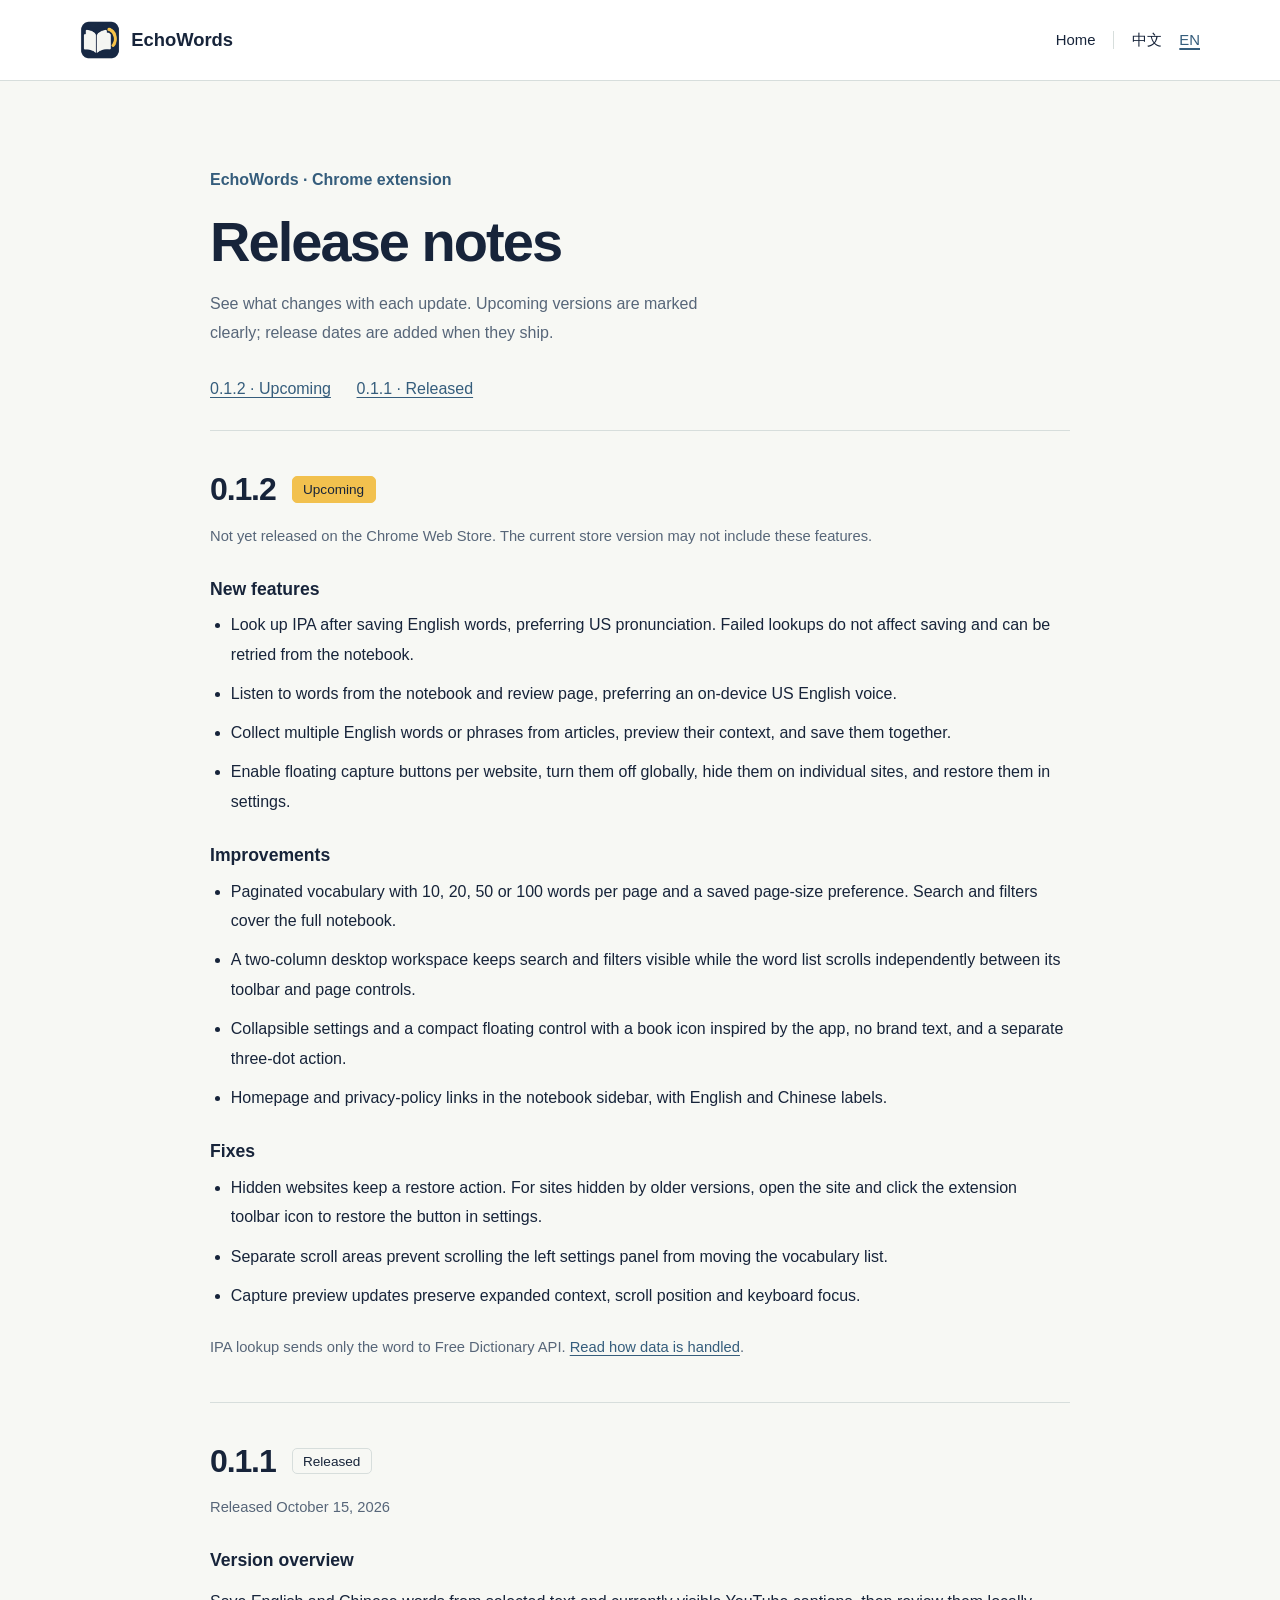
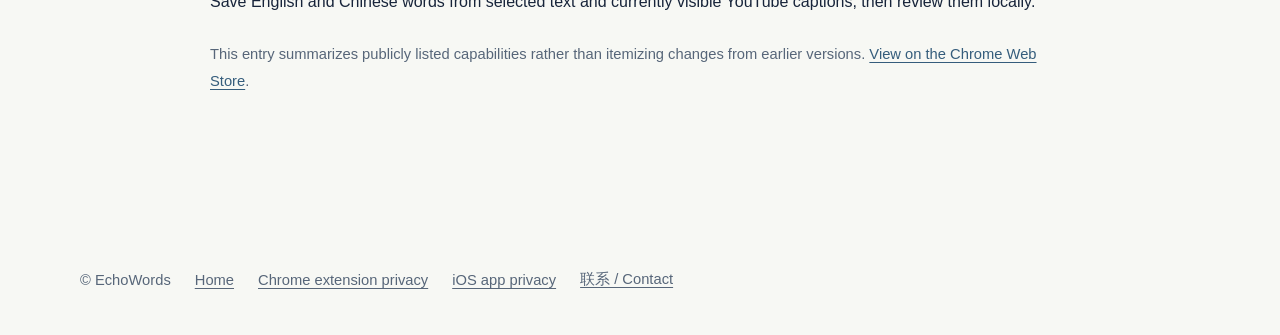
==== releases/index.html @ 82085f75 "Publish EchoWords public website" ====
<!doctype html>
<html lang="zh-CN">
<head>
  <meta charset="utf-8">
  <meta name="viewport" content="width=device-width, initial-scale=1">
  <meta name="description" content="语栖 EchoWords Chrome 扩展更新日志：查看每个版本的新功能、体验优化和问题修复。">
  <title>更新日志 · 语栖 EchoWords</title>
  <link rel="icon" href="../assets/icon-128.png" type="image/png">
  <link rel="stylesheet" href="../assets/site.css">
  <script src="../assets/language.js" defer></script>
</head>
<body>
  <a class="skip-link" href="#main">跳转到正文 / Skip to content</a>
  <header class="site-header"><div class="shell header-inner">
    <a class="brand" href="../" aria-label="语栖主页" data-brand-home><img src="../assets/icon-128.png" alt="" width="40" height="40"><span data-brand-name>语栖</span></a>
    <nav class="header-nav" aria-label="Page navigation"><a href="../?lang=zh" data-nav-zh>主页</a><a href="../?lang=en" data-nav-en>Home</a><span class="nav-divider" aria-hidden="true"></span><a href="?lang=zh" data-language-link="zh" lang="zh-CN">中文</a><a href="?lang=en" data-language-link="en" lang="en">EN</a></nav>
  </div></header>
  <main id="main" class="shell changelog">
    <div data-language-section="zh" lang="zh-CN">
      <p class="kicker">语栖 · Chrome 扩展</p><h1>更新日志</h1>
      <p class="changelog-intro">每次更新，改进了什么，都记录在这里。待发布内容会明确标注，正式发布后补充日期。</p>
      <nav class="version-index" aria-label="版本目录"><a href="#v0-1-2">0.1.2 · 待发布</a><a href="#v0-1-1">0.1.1 · 已发布</a></nav>
    </div>
    <div data-language-section="en" lang="en" hidden>
      <p class="kicker">EchoWords · Chrome extension</p><h1>Release notes</h1>
      <p class="changelog-intro">See what changes with each update. Upcoming versions are marked clearly; release dates are added when they ship.</p>
      <nav class="version-index" aria-label="Versions"><a href="#v0-1-2">0.1.2 · Upcoming</a><a href="#v0-1-1">0.1.1 · Released</a></nav>
    </div>
    <section id="v0-1-2" class="version-entry" aria-label="Chrome 0.1.2">
      <article data-language-section="zh" lang="zh-CN" aria-labelledby="version-012-zh">
        <header class="version-heading"><h2 id="version-012-zh"><a href="#v0-1-2">0.1.2</a></h2><span class="release-state upcoming">待发布</span></header>
        <p class="version-date">尚未在 Chrome 网上应用店发布，当前商店版本可能不包含以下功能。</p>
        <h3>新增功能</h3>
        <ul><li>保存英文单词后查询 IPA 音标，优先显示美式发音；查询失败不影响保存，可在词表中重试。</li><li>在词表和复习页点击朗读单词，优先使用设备上的美式英语语音。</li><li>文章多选采集：挑选多个英文单词或短语，预览语境后统一保存。</li><li>按网站授权悬浮采集按钮，支持全局关闭、逐站隐藏，以及在设置中恢复显示。</li></ul>
        <h3>体验优化</h3>
        <ul><li>词表增加分页，每页可选 10、20、50 或 100 个单词，并记住你的选择；搜索和筛选覆盖完整词库。</li><li>桌面词库采用双栏阅读布局：搜索和筛选保持可见，词表独立滚动，顶部工具栏和底部分页随时可用。</li><li>低频设置分组折叠，悬浮采集栏采用与 App 呼应的书页图标，隐藏品牌文字，保留三点菜单。</li><li>词库侧栏新增应用主页和隐私政策链接，支持中英文界面。</li></ul>
        <h3>问题修复</h3>
        <ul><li>隐藏的网站保留恢复入口；曾被旧版隐藏的网站，可先打开该网页，再点击扩展工具栏图标进入设置恢复。</li><li>调整左右栏滚动范围，避免滚动左侧设置时带动右侧词表。</li><li>采集预览更新时保留展开状态、滚动位置和键盘焦点。</li></ul>
        <p class="release-footnote">音标查询仅向 Free Dictionary API 发送单词。<a href="../privacy/?lang=zh">了解数据如何处理</a>。</p>
      </article>
      <article data-language-section="en" lang="en" aria-labelledby="version-012-en" hidden>
        <header class="version-heading"><h2 id="version-012-en"><a href="#v0-1-2">0.1.2</a></h2><span class="release-state upcoming">Upcoming</span></header>
        <p class="version-date">Not yet released on the Chrome Web Store. The current store version may not include these features.</p>
        <h3>New features</h3>
        <ul><li>Look up IPA after saving English words, preferring US pronunciation. Failed lookups do not affect saving and can be retried from the notebook.</li><li>Listen to words from the notebook and review page, preferring an on-device US English voice.</li><li>Collect multiple English words or phrases from articles, preview their context, and save them together.</li><li>Enable floating capture buttons per website, turn them off globally, hide them on individual sites, and restore them in settings.</li></ul>
        <h3>Improvements</h3>
        <ul><li>Paginated vocabulary with 10, 20, 50 or 100 words per page and a saved page-size preference. Search and filters cover the full notebook.</li><li>A two-column desktop workspace keeps search and filters visible while the word list scrolls independently between its toolbar and page controls.</li><li>Collapsible settings and a compact floating control with a book icon inspired by the app, no brand text, and a separate three-dot action.</li><li>Homepage and privacy-policy links in the notebook sidebar, with English and Chinese labels.</li></ul>
        <h3>Fixes</h3>
        <ul><li>Hidden websites keep a restore action. For sites hidden by older versions, open the site and click the extension toolbar icon to restore the button in settings.</li><li>Separate scroll areas prevent scrolling the left settings panel from moving the vocabulary list.</li><li>Capture preview updates preserve expanded context, scroll position and keyboard focus.</li></ul>
        <p class="release-footnote">IPA lookup sends only the word to Free Dictionary API. <a href="../privacy/?lang=en">Read how data is handled</a>.</p>
      </article>
    </section>
    <section id="v0-1-1" class="version-entry" aria-label="Chrome 0.1.1">
      <article data-language-section="zh" lang="zh-CN" aria-labelledby="version-011-zh">
        <header class="version-heading"><h2 id="version-011-zh"><a href="#v0-1-1">0.1.1</a></h2><span class="release-state">已发布</span></header>
        <p class="version-date">发布日期：<time datetime="2026-10-15">2026 年 10 月 15 日</time></p>
        <h3>版本概览</h3><p>从选中的文本和当前可见的 YouTube 字幕保存英文及中文词语，并在本地复习。</p>
        <p class="release-footnote">本条记录概述该版本的公开功能，不作为相对更早版本的逐项差异清单。<a href="https://chromewebstore.google.com/detail/echowords/lpfgbckgjejjfgamibegphkdmpboeeep">查看 Chrome 网上应用店</a>。</p>
      </article>
      <article data-language-section="en" lang="en" aria-labelledby="version-011-en" hidden>
        <header class="version-heading"><h2 id="version-011-en"><a href="#v0-1-1">0.1.1</a></h2><span class="release-state">Released</span></header>
        <p class="version-date">Released <time datetime="2026-10-15">October 15, 2026</time></p>
        <h3>Version overview</h3><p>Save English and Chinese words from selected text and currently visible YouTube captions, then review them locally.</p>
        <p class="release-footnote">This entry summarizes publicly listed capabilities rather than itemizing changes from earlier versions. <a href="https://chromewebstore.google.com/detail/echowords/lpfgbckgjejjfgamibegphkdmpboeeep">View on the Chrome Web Store</a>.</p>
      </article>
    </section>
  </main>
  <footer class="site-footer shell"><span data-brand-footer>© 语栖</span><a href="../?lang=zh" data-nav-zh>主页</a><a href="../?lang=en" data-nav-en>Home</a><a href="../privacy/?lang=zh" data-nav-zh>Chrome 扩展隐私政策</a><a href="../privacy/?lang=en" data-nav-en>Chrome extension privacy</a><a href="../ios/privacy/?lang=zh" data-nav-zh>iOS 应用隐私政策</a><a href="../ios/privacy/?lang=en" data-nav-en>iOS app privacy</a><a href="mailto:acboo2020@gmail.com">联系 / Contact</a></footer>
</body>
</html>
---- assets/site.css ----
:root {
  color-scheme: light;
  --ink: #17243a;
  --blue: #355d7c;
  --paper: #f7f8f4;
  --white: #fff;
  --line: #d7dedc;
  --muted: #576679;
  --yellow: #f2c14e;
  font-family: "Segoe UI", "Noto Sans SC", "PingFang SC", sans-serif;
  color: var(--ink);
  background: var(--paper);
}
* { box-sizing: border-box; }
html { scroll-behavior: smooth; }
body { margin: 0; }
img { max-width: 100%; }
a { color: var(--blue); text-underline-offset: .2em; }
a:focus-visible { outline: 3px solid var(--yellow); outline-offset: 4px; }
[hidden] { display: none !important; }
.shell { width: min(100% - 3rem, 1120px); margin-inline: auto; }
.skip-link { position: absolute; top: -5rem; left: 1rem; z-index: 20; padding: .7rem 1rem; background: var(--yellow); color: var(--ink); }
.skip-link:focus { top: 1rem; }
.site-header { border-bottom: 1px solid var(--line); background: var(--white); }
.header-inner { min-height: 80px; display: flex; align-items: center; justify-content: space-between; gap: 1.5rem; }
.brand { display: inline-flex; align-items: center; gap: .7rem; color: var(--ink); text-decoration: none; font-weight: 720; font-size: 1.15rem; }
.brand img { border-radius: 11px; }
.header-nav { display: flex; align-items: center; gap: 1.1rem; font-size: .93rem; }
.header-nav a { color: var(--ink); text-decoration: none; }
.header-nav a:hover, .header-nav a[aria-current="true"] { color: var(--blue); text-decoration: underline; text-decoration-thickness: 2px; }
.nav-divider { width: 1px; height: 1.1rem; background: var(--line); }
.kicker { color: var(--blue); font-weight: 700; margin: 0 0 1.3rem; }
h1, h2, h3, p { overflow-wrap: break-word; }
h1, h2, h3 { margin-top: 0; }
h1, h2 { letter-spacing: -.035em; }
.hero { display: grid; grid-template-columns: minmax(0, 1fr) minmax(300px, .9fr); gap: clamp(2rem, 6vw, 5rem); align-items: center; padding-block: clamp(5rem, 9vw, 9rem); }
.hero h1 { font-size: clamp(3.2rem, 6.2vw, 5.7rem); line-height: 1.11; font-weight: 700; margin-bottom: 1.8rem; }
.hero-lead { max-width: 42ch; color: var(--muted); font-size: clamp(1.12rem, 1.5vw, 1.3rem); line-height: 1.8; margin: 0; }
.hero-actions { display: flex; flex-wrap: wrap; align-items: center; gap: 1.4rem; margin-top: 2.3rem; }
.button { display: inline-flex; justify-content: center; align-items: center; min-height: 50px; padding: .8rem 1.3rem; border-radius: 6px; text-align: center; font-weight: 700; text-decoration: none; }
.button-primary { background: var(--ink); color: var(--white); }
.button-primary:hover { background: var(--blue); }
.text-link { font-weight: 650; }
.word-scene { position: relative; min-height: 465px; padding: 2.4rem; overflow: hidden; background: #e6eeef; border-radius: 18px; }
.scene-source { font-size: .9rem; color: var(--muted); margin: 0 0 2.3rem; }
.scene-quote { position: relative; z-index: 1; max-width: 16ch; font: 400 clamp(2rem, 3.4vw, 3rem)/1.38 Georgia, "Times New Roman", serif; margin: 0; }
.scene-quote mark { background: var(--yellow); color: var(--ink); padding: .03em .13em; }
.word-ticket { position: relative; z-index: 2; width: min(100%, 310px); margin: 2rem 0 0 auto; padding: 1.2rem 1.5rem 1.35rem; background: var(--white); border: 1px solid #cdd8db; box-shadow: 0 14px 32px #17243a14; transform: rotate(-3deg); }
.ticket-label, .ticket-context { display: block; color: var(--muted); font-size: .86rem; }
.word-ticket strong { display: block; margin: .3rem 0 .5rem; color: var(--blue); font: 400 3.2rem/1 Georgia, serif; }
.scene-accent { position: absolute; right: -3rem; bottom: -6rem; width: 240px; height: 240px; border: 28px solid var(--yellow); border-radius: 50%; }
.section-band { background: var(--white); border-block: 1px solid var(--line); }
.section-grid { display: grid; grid-template-columns: minmax(230px, .72fr) 1fr; gap: clamp(2.5rem, 8vw, 8rem); padding-block: clamp(4rem, 8vw, 7rem); }
.section-heading h2, .sync-section h2, .closing-inner h2 { font-size: clamp(2.3rem, 4vw, 3.6rem); line-height: 1.2; }
.feature { display: grid; grid-template-columns: 165px 1fr; gap: 1.5rem; padding: 1.4rem 0; border-top: 1px solid var(--line); }
.feature:last-child { border-bottom: 1px solid var(--line); }
.feature h3 { font-size: 1.15rem; margin: 0; }
.feature p { margin: 0; color: var(--muted); line-height: 1.8; }
.release-section { padding-block: clamp(4rem, 8vw, 7rem); }
.release-heading { max-width: 720px; }
.release-heading .kicker { margin-bottom: 1rem; }
.release-heading h2 { font-size: clamp(2.3rem, 4vw, 3.6rem); line-height: 1.2; margin-bottom: 1rem; }
.release-heading > p:last-child { color: var(--muted); line-height: 1.8; margin: 0; }
.release-items { display: grid; grid-template-columns: repeat(2, minmax(0, 1fr)); gap: 1.25rem; margin-top: 2.5rem; }
.release-items article { padding: clamp(1.5rem, 3vw, 2.3rem); background: var(--white); border: 1px solid var(--line); border-top: 5px solid var(--yellow); }
.release-number { color: var(--blue); font: 400 1.65rem Georgia, serif; }
.release-items h3 { font-size: 1.3rem; margin: 1.25rem 0 .7rem; }
.release-items p { color: var(--muted); line-height: 1.8; margin: 0; }
.release-status { color: var(--muted); font-size: .94rem; line-height: 1.7; margin: 1.5rem 0 0; }
.sync-section { display: grid; grid-template-columns: 1fr minmax(270px, .75fr); gap: clamp(2rem, 8vw, 8rem); align-items: center; padding-block: clamp(5rem, 9vw, 8rem); }
.sync-section p { max-width: 55ch; line-height: 1.8; }
.sync-section .quiet { color: var(--muted); }
.sync-steps { background: #e7edef; padding: 1.25rem 2rem; border-left: 5px solid var(--yellow); }
.sync-steps div { display: flex; align-items: baseline; gap: 1.3rem; border-bottom: 1px solid #cbd6d9; }
.sync-steps div:last-child { border-bottom: 0; }
.sync-steps span { color: var(--blue); font: 400 2rem Georgia, serif; }
.sync-steps p { margin: 1.4rem 0; }
.closing-band { background: var(--ink); color: var(--white); }
.closing-inner { min-height: 230px; display: flex; align-items: center; justify-content: space-between; gap: 2rem; padding-block: 3rem; }
.closing-inner h2 { max-width: 17ch; margin: 0; }
.button-light { color: var(--ink); background: var(--yellow); }
.button-light:hover { background: #ffda79; }
.site-footer { min-height: 110px; display: flex; flex-wrap: wrap; align-items: center; gap: 1.5rem; color: var(--muted); font-size: .92rem; }
.site-footer a { color: var(--muted); }
.changelog { max-width: 860px; padding-block: clamp(3rem, 7vw, 6rem); }
.changelog h1 { font-size: clamp(2.4rem, 5vw, 3.5rem); margin-bottom: 1rem; }
.changelog-intro { max-width: 60ch; color: var(--muted); line-height: 1.8; }
.version-index { display: flex; flex-wrap: wrap; gap: .8rem 1.6rem; padding-block: 1rem 2rem; }
.version-entry { border-top: 1px solid var(--line); padding-block: 2.5rem; scroll-margin-top: 24px; }
.version-heading { display: flex; align-items: center; flex-wrap: wrap; gap: 1rem; }
.version-heading h2 { font-size: 2rem; margin: 0; }
.version-heading h2 a { color: var(--ink); text-decoration: none; }
.version-heading h2 a:hover { text-decoration: underline; }
.release-state { border: 1px solid var(--line); border-radius: 5px; padding: .3rem .65rem; font-size: .85rem; }
.release-state.upcoming { background: var(--yellow); border-color: var(--yellow); }
.version-date, .release-footnote { color: var(--muted); font-size: .92rem; }
.version-entry h3 { font-size: 1.1rem; margin: 1.8rem 0 .65rem; }
.version-entry p, .version-entry li { line-height: 1.85; }
.version-entry ul { padding-left: 1.3rem; margin-top: .65rem; }
.version-entry li + li { margin-top: .6rem; }
.version-entry .release-footnote { margin: 1.5rem 0 0; }
.policy { max-width: 800px; padding-block: clamp(3.5rem, 7vw, 6rem) 6rem; }
.policy h1 { font-size: clamp(2.3rem, 4.2vw, 3.4rem); line-height: 1.2; margin-bottom: .9rem; }
.policy .date { color: var(--muted); font-size: .92rem; margin-bottom: 2rem; }
.policy .lead { font-size: 1.18rem; line-height: 1.8; }
.policy h2 { font-size: 1.65rem; margin: 3rem 0 .8rem; }
.policy p, .policy li { line-height: 1.85; }
.policy ul { padding-left: 1.4rem; }
.policy li + li { margin-top: .5rem; }
.policy code { padding: .08rem .3rem; border-radius: 3px; background: #e5eaeb; font-size: .9em; overflow-wrap: anywhere; }
.policy .policy-nav { display: inline-block; margin-top: 3rem; font-weight: 700; }
@media (max-width: 800px) {
  .hero, .section-grid, .sync-section { grid-template-columns: 1fr; }
  .release-items { grid-template-columns: 1fr; }
  .hero { padding-block: 4rem; }
  .word-scene { min-height: 410px; }
  .section-grid, .sync-section { gap: 2rem; }
}
@media (max-width: 560px) {
  .shell { width: min(100% - 2rem, 1120px); }
  .header-inner { min-height: 72px; }
  .brand { gap: .45rem; font-size: 1rem; }
  .brand img { width: 32px; height: 32px; }
  .header-nav { gap: .65rem; font-size: .85rem; }
  .hero h1 { font-size: clamp(2.7rem, 13vw, 3.5rem); }
  .word-scene { padding: 1.8rem; min-height: 400px; }
  .feature { display: block; }
  .feature p { margin-top: .5rem; }
  .closing-inner { display: block; }
  .closing-inner .button { margin-top: 1.5rem; }
}
@media (prefers-reduced-motion: reduce) { html { scroll-behavior: auto; } }
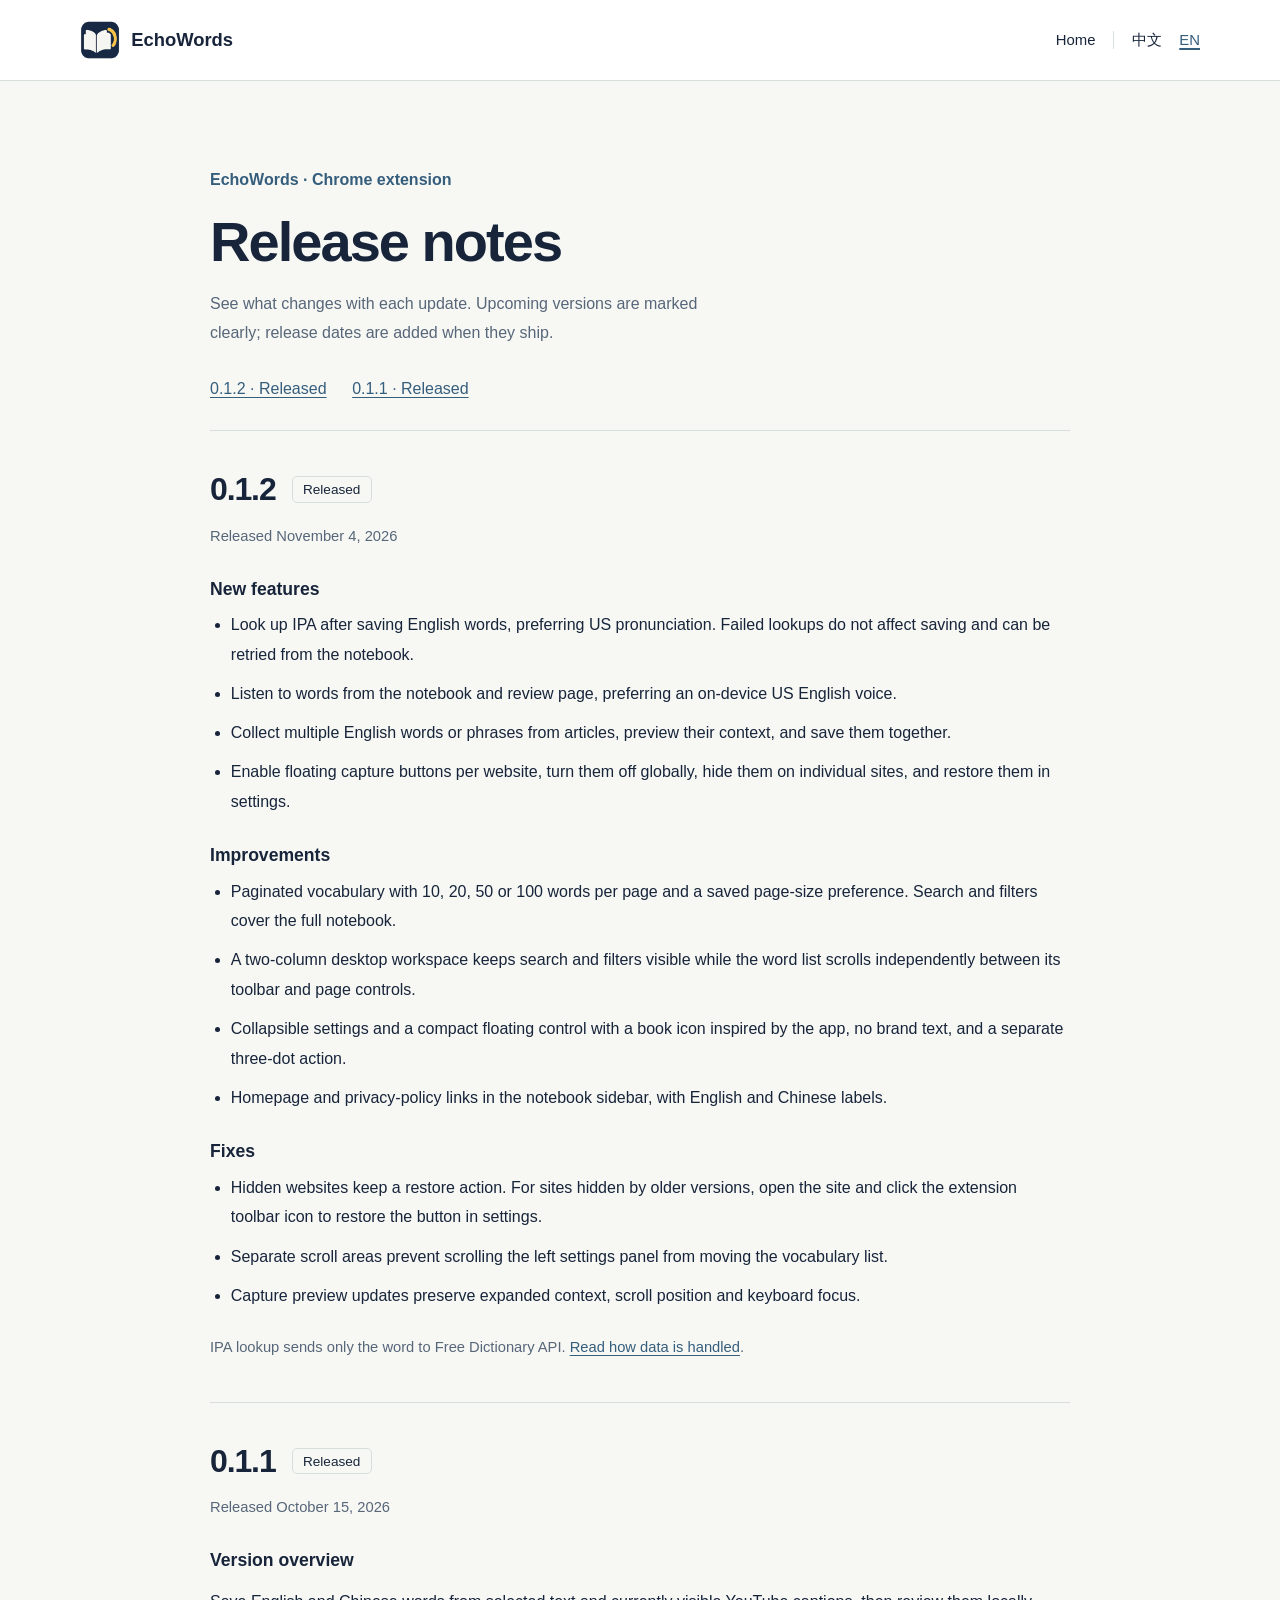
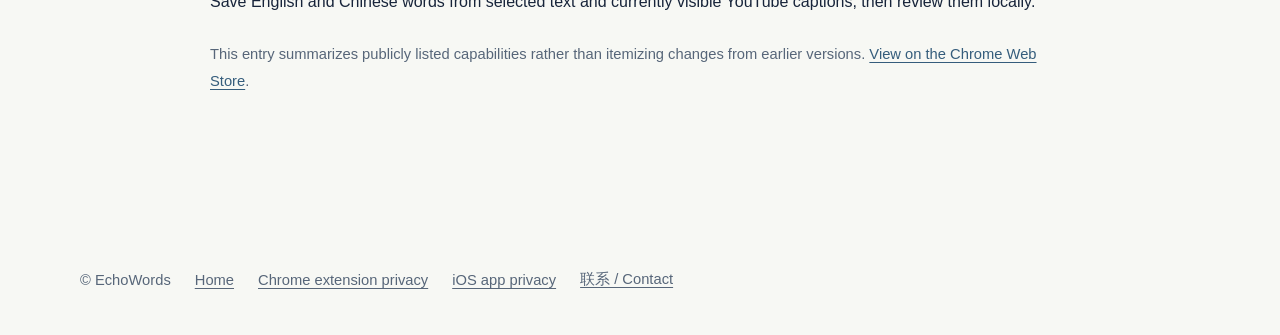
==== commit 99c76c7a: "Sync website from d05a17413f743fabb400e322e8ff163eac470f70" ====
--- a/releases/index.html
+++ b/releases/index.html
@@ -19,17 +19,17 @@
     <div data-language-section="zh" lang="zh-CN">
       <p class="kicker">语栖 · Chrome 扩展</p><h1>更新日志</h1>
       <p class="changelog-intro">每次更新，改进了什么，都记录在这里。待发布内容会明确标注，正式发布后补充日期。</p>
-      <nav class="version-index" aria-label="版本目录"><a href="#v0-1-2">0.1.2 · 待发布</a><a href="#v0-1-1">0.1.1 · 已发布</a></nav>
+      <nav class="version-index" aria-label="版本目录"><a href="#v0-1-2">0.1.2 · 已发布</a><a href="#v0-1-1">0.1.1 · 已发布</a></nav>
     </div>
     <div data-language-section="en" lang="en" hidden>
       <p class="kicker">EchoWords · Chrome extension</p><h1>Release notes</h1>
       <p class="changelog-intro">See what changes with each update. Upcoming versions are marked clearly; release dates are added when they ship.</p>
-      <nav class="version-index" aria-label="Versions"><a href="#v0-1-2">0.1.2 · Upcoming</a><a href="#v0-1-1">0.1.1 · Released</a></nav>
+      <nav class="version-index" aria-label="Versions"><a href="#v0-1-2">0.1.2 · Released</a><a href="#v0-1-1">0.1.1 · Released</a></nav>
     </div>
     <section id="v0-1-2" class="version-entry" aria-label="Chrome 0.1.2">
       <article data-language-section="zh" lang="zh-CN" aria-labelledby="version-012-zh">
-        <header class="version-heading"><h2 id="version-012-zh"><a href="#v0-1-2">0.1.2</a></h2><span class="release-state upcoming">待发布</span></header>
-        <p class="version-date">尚未在 Chrome 网上应用店发布，当前商店版本可能不包含以下功能。</p>
+        <header class="version-heading"><h2 id="version-012-zh"><a href="#v0-1-2">0.1.2</a></h2><span class="release-state">已发布</span></header>
+        <p class="version-date">发布日期：<time datetime="2026-11-04">2026 年 11 月 4 日</time></p>
         <h3>新增功能</h3>
         <ul><li>保存英文单词后查询 IPA 音标，优先显示美式发音；查询失败不影响保存，可在词表中重试。</li><li>在词表和复习页点击朗读单词，优先使用设备上的美式英语语音。</li><li>文章多选采集：挑选多个英文单词或短语，预览语境后统一保存。</li><li>按网站授权悬浮采集按钮，支持全局关闭、逐站隐藏，以及在设置中恢复显示。</li></ul>
         <h3>体验优化</h3>
@@ -39,8 +39,8 @@
         <p class="release-footnote">音标查询仅向 Free Dictionary API 发送单词。<a href="../privacy/?lang=zh">了解数据如何处理</a>。</p>
       </article>
       <article data-language-section="en" lang="en" aria-labelledby="version-012-en" hidden>
-        <header class="version-heading"><h2 id="version-012-en"><a href="#v0-1-2">0.1.2</a></h2><span class="release-state upcoming">Upcoming</span></header>
-        <p class="version-date">Not yet released on the Chrome Web Store. The current store version may not include these features.</p>
+        <header class="version-heading"><h2 id="version-012-en"><a href="#v0-1-2">0.1.2</a></h2><span class="release-state">Released</span></header>
+        <p class="version-date">Released <time datetime="2026-11-04">November 4, 2026</time></p>
         <h3>New features</h3>
         <ul><li>Look up IPA after saving English words, preferring US pronunciation. Failed lookups do not affect saving and can be retried from the notebook.</li><li>Listen to words from the notebook and review page, preferring an on-device US English voice.</li><li>Collect multiple English words or phrases from articles, preview their context, and save them together.</li><li>Enable floating capture buttons per website, turn them off globally, hide them on individual sites, and restore them in settings.</li></ul>
         <h3>Improvements</h3>
